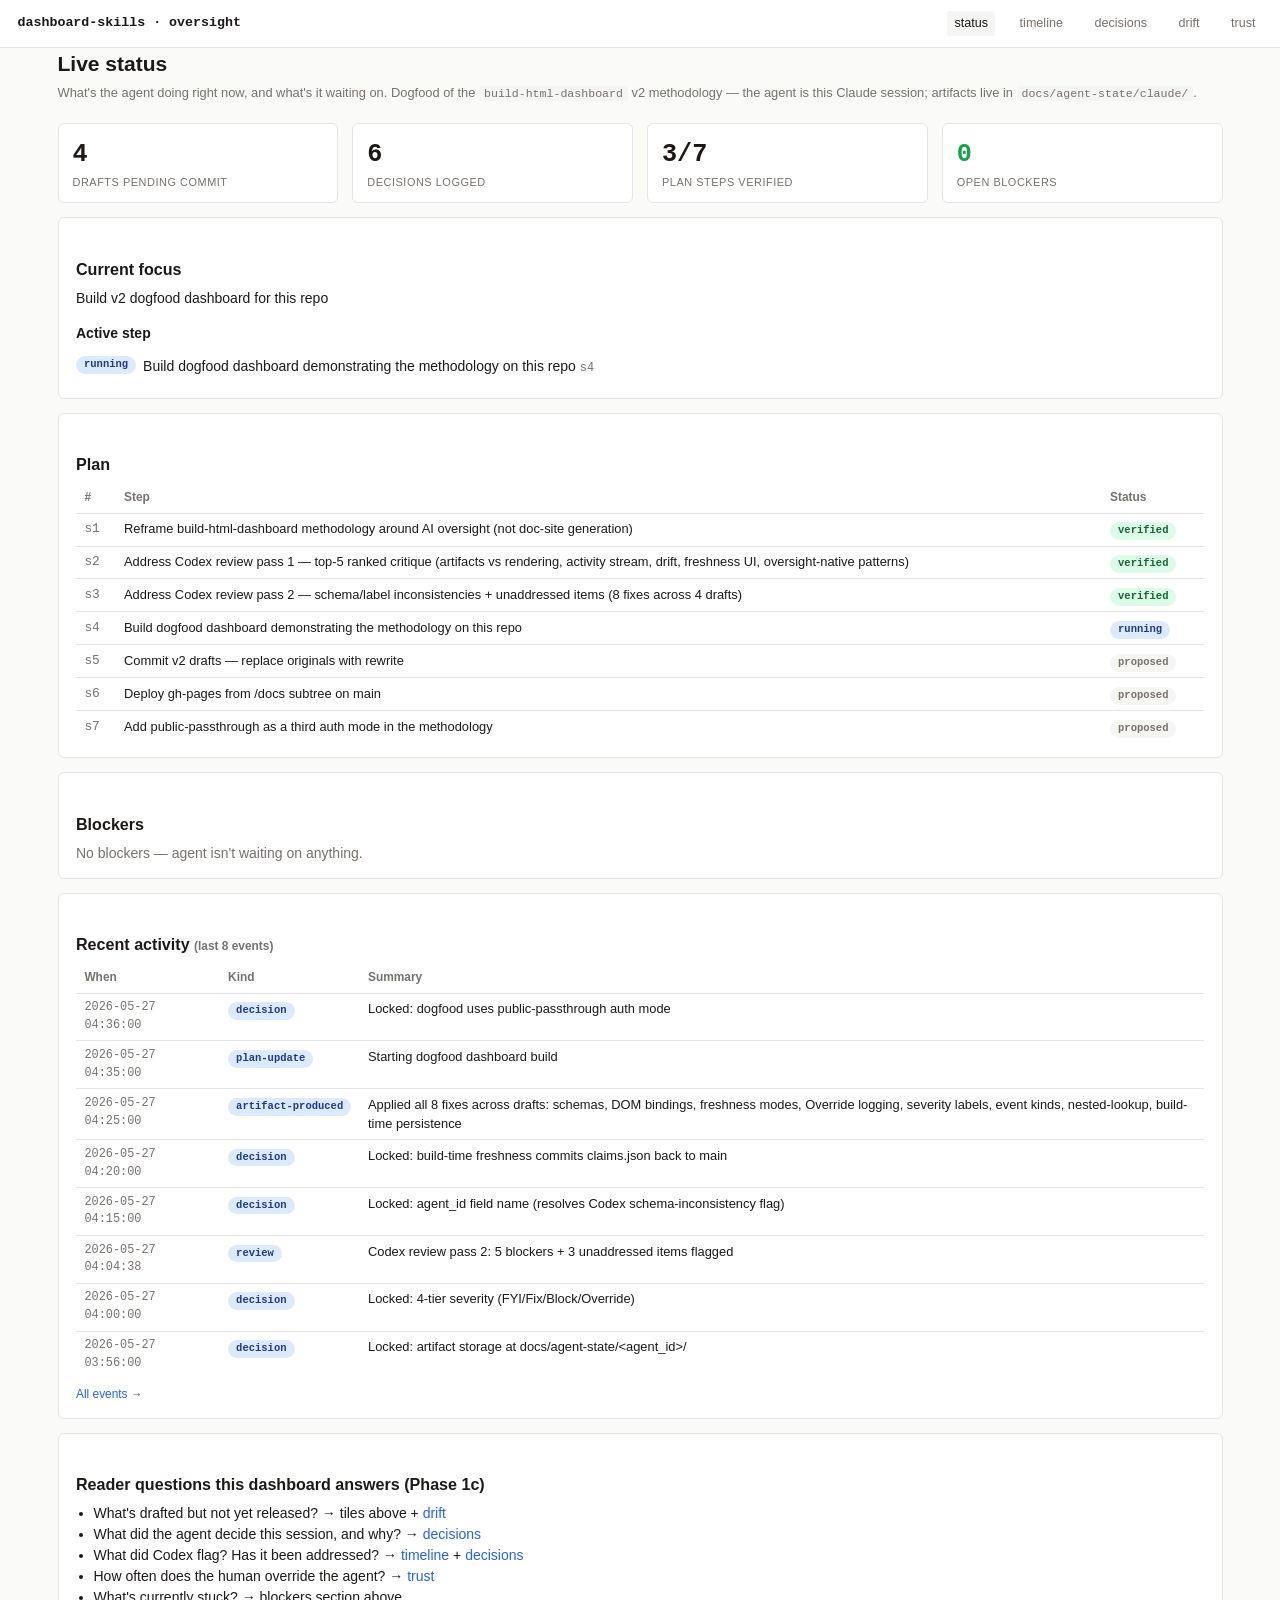
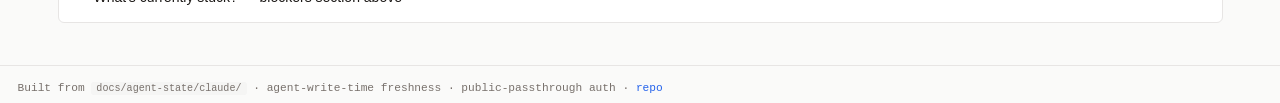
==== docs/index.html @ abbe358d "feat(docs): dogfood oversight dashboard for this repo Applies the v2 build-html-dashboard methodolog" ====
<!DOCTYPE html>
<html lang="en">
<head>
<meta charset="UTF-8">
<meta name="viewport" content="width=device-width, initial-scale=1.0">
<title>Status · dashboard-skills</title>
<link rel="stylesheet" href="assets/shared.css">
<link rel="stylesheet" href="assets/feedback.css">
</head>
<body>
<div id="nav-mount"></div>
<main class="wrap">
  <h1>Live status</h1>
  <p class="subtitle">What's the agent doing right now, and what's it waiting on. Dogfood of the <code>build-html-dashboard</code> v2 methodology — the agent is this Claude session; artifacts live in <code>docs/agent-state/claude/</code>.</p>
  <div id="page"></div>
</main>
<footer class="bottom">
  Built from <code>docs/agent-state/claude/</code> · agent-write-time freshness · public-passthrough auth ·
  <a href="https://github.com/yanghangAI/dashboard-skills">repo</a>
</footer>
<script src="assets/shared.js"></script>
<script>
mountNav("index.html");

(async () => {
  const page = document.getElementById("page");
  try {
    const [plan, blockers, claims, events] = await Promise.all([
      fetchJSON("agent-state/claude/plan.json"),
      fetchJSON("agent-state/claude/blockers.json"),
      fetchJSON("agent-state/claude/claims.json"),
      fetchJSONL("agent-state/claude/events.jsonl"),
    ]);

    const claim = id => claims.claims.find(c => c.id === id);
    const drafts = claim("drafts_pending");
    const decisions = claim("decisions_logged");
    const lastCommit = claim("last_commit");
    const releaseStatus = claim("v2_release_status");

    const running = plan.steps.filter(s => s.status === "running");
    const verified = plan.steps.filter(s => s.status === "verified").length;
    const proposed = plan.steps.filter(s => s.status === "proposed").length;

    const recent = events.slice(-8).reverse();

    page.innerHTML = `
      <div class="grid grid-3" style="margin-bottom: 1rem;">
        <div class="tile" data-artifact="docs/agent-state/claude/claims.json" data-record-id="drafts_pending" data-agent-id="claude" data-source="${escapeHTML(drafts.source)}" data-fresh-at="${escapeHTML(drafts.verified_at)}">
          <div class="n">${drafts.value}</div><div class="l">drafts pending commit</div>
        </div>
        <div class="tile" data-artifact="docs/agent-state/claude/claims.json" data-record-id="decisions_logged" data-agent-id="claude" data-source="${escapeHTML(decisions.source)}" data-fresh-at="${escapeHTML(decisions.verified_at)}">
          <div class="n">${decisions.value}</div><div class="l">decisions logged</div>
        </div>
        <div class="tile" data-artifact="docs/agent-state/claude/plan.json" data-agent-id="claude" data-source="docs/agent-state/claude/plan.json" data-fresh-at="${escapeHTML(plan.updated_at)}">
          <div class="n">${verified}/${plan.steps.length}</div><div class="l">plan steps verified</div>
        </div>
        <div class="tile" data-artifact="docs/agent-state/claude/blockers.json" data-agent-id="claude" data-source="docs/agent-state/claude/blockers.json" data-fresh-at="${escapeHTML(blockers.updated_at)}">
          <div class="n" style="color: ${blockers.blockers.length ? 'var(--bad)' : 'var(--ok)'};">${blockers.blockers.length}</div>
          <div class="l">open blockers</div>
        </div>
      </div>

      <section class="section" data-artifact="docs/agent-state/claude/plan.json" data-agent-id="claude">
        <h2>Current focus</h2>
        <p data-source="docs/agent-state/claude/plan.json" data-fresh-at="${escapeHTML(plan.updated_at)}">${escapeHTML(plan.current_focus)}</p>
        ${running.length ? `
          <h3 style="margin-top: 1rem;">Active step${running.length > 1 ? 's' : ''}</h3>
          <ul style="list-style: none; padding: 0;">
            ${running.map(s => `
              <li data-artifact="docs/agent-state/claude/plan.json" data-record-id="${escapeHTML(s.id)}" data-agent-id="claude" style="padding: 0.4rem 0; display: flex; gap: 0.5rem; align-items: flex-start;">
                <span class="badge status-${escapeHTML(s.status)}">${escapeHTML(s.status)}</span>
                <span>${escapeHTML(s.summary)} <span class="muted small mono">${escapeHTML(s.id)}</span></span>
              </li>`).join("")}
          </ul>
        ` : `<p class="muted">No active steps.</p>`}
      </section>

      <section class="section" data-artifact="docs/agent-state/claude/plan.json" data-agent-id="claude">
        <h2>Plan</h2>
        <table>
          <thead><tr><th>#</th><th>Step</th><th>Status</th></tr></thead>
          <tbody>
            ${plan.steps.map(s => `
              <tr data-artifact="docs/agent-state/claude/plan.json" data-record-id="${escapeHTML(s.id)}" data-agent-id="claude">
                <td class="muted mono">${escapeHTML(s.id)}</td>
                <td>${escapeHTML(s.summary)}</td>
                <td><span class="badge status-${escapeHTML(s.status)}">${escapeHTML(s.status)}</span></td>
              </tr>`).join("")}
          </tbody>
        </table>
      </section>

      <section class="section">
        <h2>Blockers</h2>
        ${blockers.blockers.length ? `
          <table>
            <thead><tr><th>ID</th><th>Summary</th><th>Kind</th><th>Needs</th></tr></thead>
            <tbody>
              ${blockers.blockers.map(b => `
                <tr data-artifact="docs/agent-state/claude/blockers.json" data-record-id="${escapeHTML(b.id)}" data-agent-id="claude">
                  <td class="muted mono">${escapeHTML(b.id)}</td>
                  <td>${escapeHTML(b.summary)}</td>
                  <td>${escapeHTML(b.kind)}</td>
                  <td>${escapeHTML(b.needs)}</td>
                </tr>`).join("")}
            </tbody>
          </table>
        ` : `<p class="muted">No blockers — agent isn't waiting on anything.</p>`}
      </section>

      <section class="section">
        <h2>Recent activity <span class="muted small">(last ${recent.length} events)</span></h2>
        <table>
          <thead><tr><th>When</th><th>Kind</th><th>Summary</th></tr></thead>
          <tbody>
            ${recent.map(e => `
              <tr data-artifact="docs/agent-state/claude/events.jsonl" data-record-id="${escapeHTML(e.id)}" data-agent-id="${escapeHTML(e.agent_id)}">
                <td class="muted small mono" data-source="docs/agent-state/claude/events.jsonl" data-fresh-at="${escapeHTML(e.ts)}">${escapeHTML(e.ts.replace("T", " ").replace("Z", ""))}</td>
                <td><span class="badge badge-info">${escapeHTML(e.kind)}</span></td>
                <td>${escapeHTML(e.summary)}</td>
              </tr>`).join("")}
          </tbody>
        </table>
        <p class="muted small" style="margin-top: 0.5rem;"><a href="timeline.html">All events →</a></p>
      </section>

      <section class="section">
        <h2>Reader questions this dashboard answers (Phase 1c)</h2>
        <ul style="padding-left: 1.25rem;">
          <li>What's drafted but not yet released?  → tiles above + <a href="drift.html">drift</a></li>
          <li>What did the agent decide this session, and why?  → <a href="decisions.html">decisions</a></li>
          <li>What did Codex flag? Has it been addressed?  → <a href="timeline.html">timeline</a> + <a href="decisions.html">decisions</a></li>
          <li>How often does the human override the agent?  → <a href="trust.html">trust</a></li>
          <li>What's currently stuck?  → blockers section above</li>
        </ul>
      </section>
    `;
  } catch (e) { renderError(page, e); }
})();
</script>
<script src="assets/feedback.js"></script>
</body>
</html>
---- docs/assets/shared.css ----
/* dashboard-skills dogfood dashboard — shared styles */

:root {
  --bg: #fafaf9;
  --surface: #ffffff;
  --surface-alt: #f5f5f4;
  --text: #1c1917;
  --muted: #78716c;
  --border: #e7e5e4;
  --accent: #2563eb;
  --accent-bg: #eff6ff;
  --ok: #16a34a;
  --warn: #d97706;
  --bad: #dc2626;
  --stale: #a8a29e;
  --radius: 6px;
  --mono: ui-monospace, "SF Mono", Menlo, Consolas, monospace;
  --sans: -apple-system, BlinkMacSystemFont, "Segoe UI", Roboto, sans-serif;
}

@media (prefers-color-scheme: dark) {
  :root {
    --bg: #0c0a09;
    --surface: #1c1917;
    --surface-alt: #292524;
    --text: #fafaf9;
    --muted: #a8a29e;
    --border: #292524;
    --accent: #60a5fa;
    --accent-bg: #1e3a5f;
    --stale: #57534e;
  }
}

* { box-sizing: border-box; margin: 0; padding: 0; }

html { font-size: 14px; }
body {
  font-family: var(--sans);
  background: var(--bg);
  color: var(--text);
  line-height: 1.5;
  -webkit-font-smoothing: antialiased;
}

a { color: var(--accent); text-decoration: none; }
a:hover { text-decoration: underline; }

code, pre, kbd, .mono { font-family: var(--mono); }
code {
  background: var(--surface-alt);
  padding: 1px 5px;
  border-radius: 3px;
  font-size: 0.9em;
}

/* Layout */
.wrap { max-width: 1200px; margin: 0 auto; padding: 0 1.25rem; }
nav.top {
  background: var(--surface);
  border-bottom: 1px solid var(--border);
  padding: 0.75rem 1.25rem;
  display: flex;
  gap: 1.25rem;
  align-items: center;
  flex-wrap: wrap;
}
nav.top .brand {
  font-weight: 600;
  margin-right: auto;
  font-family: var(--mono);
  font-size: 0.95rem;
}
nav.top a {
  color: var(--muted);
  padding: 0.25rem 0.5rem;
  border-radius: 3px;
  font-size: 0.9rem;
}
nav.top a.active, nav.top a:hover {
  color: var(--text);
  background: var(--surface-alt);
  text-decoration: none;
}

main { padding: 1.5rem 0; }

h1 { font-size: 1.5rem; margin-bottom: 0.25rem; }
h2 { font-size: 1.15rem; margin: 1.75rem 0 0.5rem; }
h3 { font-size: 1rem; margin: 1rem 0 0.5rem; }

.subtitle { color: var(--muted); margin-bottom: 1.5rem; font-size: 0.92rem; }

/* Cards & sections */
.section {
  background: var(--surface);
  border: 1px solid var(--border);
  border-radius: var(--radius);
  padding: 1rem 1.25rem;
  margin-bottom: 1rem;
}
.grid { display: grid; gap: 1rem; }
.grid-2 { grid-template-columns: repeat(auto-fit, minmax(360px, 1fr)); }
.grid-3 { grid-template-columns: repeat(auto-fit, minmax(280px, 1fr)); }

/* Tables */
table { width: 100%; border-collapse: collapse; font-size: 0.92rem; }
th, td {
  text-align: left;
  padding: 0.4rem 0.6rem;
  border-bottom: 1px solid var(--border);
  vertical-align: top;
}
th { font-weight: 600; color: var(--muted); font-size: 0.85rem; }
tr:last-child td { border-bottom: none; }

/* Status / severity badges */
.badge {
  display: inline-block;
  font-size: 0.75rem;
  padding: 1px 8px;
  border-radius: 10px;
  font-weight: 600;
  font-family: var(--mono);
  white-space: nowrap;
}
.badge-ok      { background: #dcfce7; color: #166534; }
.badge-warn    { background: #fef3c7; color: #92400e; }
.badge-bad     { background: #fee2e2; color: #991b1b; }
.badge-info    { background: #dbeafe; color: #1e3a8a; }
.badge-muted   { background: var(--surface-alt); color: var(--muted); }
@media (prefers-color-scheme: dark) {
  .badge-ok    { background: #052e16; color: #86efac; }
  .badge-warn  { background: #451a03; color: #fcd34d; }
  .badge-bad   { background: #450a0a; color: #fca5a5; }
  .badge-info  { background: #172554; color: #93c5fd; }
}

/* Status pills for plan steps */
.status-proposed   { background: var(--surface-alt); color: var(--muted); }
.status-running    { background: #dbeafe; color: #1e3a8a; }
.status-verified   { background: #dcfce7; color: #166534; }
.status-blocked    { background: #fee2e2; color: #991b1b; }
.status-superseded { background: var(--surface-alt); color: var(--muted); text-decoration: line-through; }
.status-reverted   { background: #fef3c7; color: #92400e; }
@media (prefers-color-scheme: dark) {
  .status-running    { background: #172554; color: #93c5fd; }
  .status-verified   { background: #052e16; color: #86efac; }
  .status-blocked    { background: #450a0a; color: #fca5a5; }
  .status-reverted   { background: #451a03; color: #fcd34d; }
}

/* Freshness indicators */
.fresh {
  font-size: 0.72rem;
  font-family: var(--mono);
  color: var(--ok);
  margin-left: 0.5rem;
  white-space: nowrap;
}
.fresh.fresh-stale { color: var(--muted); }
.fresh.fresh-old   { color: var(--bad); }

/* Provenance line */
.prov {
  font-size: 0.72rem;
  font-family: var(--mono);
  color: var(--muted);
  margin-top: 0.15rem;
}

/* Severity tier markers (for issue / decision rendering) */
.sev-fyi      { background: var(--surface-alt); color: var(--muted); }
.sev-fix      { background: #dbeafe; color: #1e3a8a; }
.sev-block    { background: #fee2e2; color: #991b1b; }
.sev-override { background: #fef3c7; color: #92400e; }
@media (prefers-color-scheme: dark) {
  .sev-fix      { background: #172554; color: #93c5fd; }
  .sev-block    { background: #450a0a; color: #fca5a5; }
  .sev-override { background: #451a03; color: #fcd34d; }
}

.kv { display: grid; grid-template-columns: 8.5rem 1fr; gap: 0.35rem 0.75rem; font-size: 0.9rem; }
.kv dt { color: var(--muted); font-family: var(--mono); font-size: 0.85rem; }
.kv dd { word-break: break-word; }

.muted { color: var(--muted); }
.small { font-size: 0.85rem; }
.right { text-align: right; }

details { margin: 0.5rem 0; }
details summary { cursor: pointer; color: var(--accent); font-size: 0.9rem; }
details[open] summary { margin-bottom: 0.5rem; }

.evidence-list { font-family: var(--mono); font-size: 0.82rem; color: var(--muted); }
.evidence-list code { font-size: 0.82rem; }

/* Number tiles */
.tile {
  background: var(--surface);
  border: 1px solid var(--border);
  border-radius: var(--radius);
  padding: 0.85rem 1rem;
}
.tile .n { font-size: 1.8rem; font-weight: 700; font-family: var(--mono); }
.tile .l { font-size: 0.78rem; color: var(--muted); text-transform: uppercase; letter-spacing: 0.05em; }

footer.bottom {
  border-top: 1px solid var(--border);
  margin-top: 3rem;
  padding: 1rem 1.25rem;
  font-size: 0.8rem;
  color: var(--muted);
  font-family: var(--mono);
}

/* Print */
@media print {
  nav.top, footer.bottom, #fb-bubble, #fb-modal { display: none !important; }
  .section { border: 1px solid #ccc; break-inside: avoid; }
  details { display: block; }
  details > * { display: block !important; }
}
---- docs/assets/feedback.css ----
/* Inline comment overlay — public-passthrough mode (no client auth) */

/* Floating bubble that appears next to a text selection */
#fb-bubble {
  position: absolute;
  z-index: 9999;
  background: var(--accent);
  color: white;
  border: none;
  border-radius: 999px;
  padding: 4px 10px;
  font-size: 0.85rem;
  cursor: pointer;
  display: none;
  box-shadow: 0 2px 8px rgba(0,0,0,0.25);
  font-family: var(--sans);
}
#fb-bubble:hover { filter: brightness(1.1); }
#fb-bubble::before { content: "💬 "; }

/* Modal */
#fb-modal {
  position: fixed;
  inset: 0;
  background: rgba(0,0,0,0.45);
  z-index: 10000;
  display: none;
  align-items: flex-start;
  justify-content: center;
  padding: 4vh 1rem;
  overflow-y: auto;
}
#fb-modal.open { display: flex; }
#fb-modal .panel {
  background: var(--surface);
  color: var(--text);
  border-radius: 8px;
  width: 100%;
  max-width: 560px;
  padding: 1.25rem 1.25rem 1rem;
  border: 1px solid var(--border);
}
#fb-modal h3 {
  margin: 0 0 0.5rem;
  font-size: 1rem;
}
#fb-modal .muted { color: var(--muted); font-size: 0.85rem; }
#fb-modal blockquote {
  background: var(--surface-alt);
  border-left: 3px solid var(--accent);
  padding: 0.4rem 0.7rem;
  margin: 0.5rem 0 0.75rem;
  font-size: 0.88rem;
  white-space: pre-wrap;
  max-height: 8em;
  overflow-y: auto;
}
#fb-modal label {
  display: block;
  font-size: 0.85rem;
  color: var(--muted);
  margin: 0.5rem 0 0.25rem;
  font-family: var(--mono);
}
#fb-modal textarea {
  width: 100%;
  min-height: 5em;
  padding: 0.4rem 0.5rem;
  background: var(--bg);
  color: var(--text);
  border: 1px solid var(--border);
  border-radius: 4px;
  font-family: var(--sans);
  font-size: 0.9rem;
  resize: vertical;
}
#fb-modal .sev {
  display: grid;
  grid-template-columns: 1fr 1fr;
  gap: 0.4rem;
  margin: 0.25rem 0 0.5rem;
}
#fb-modal .sev label {
  margin: 0;
  border: 1px solid var(--border);
  border-radius: 4px;
  padding: 0.5rem 0.7rem;
  font-family: var(--sans);
  font-size: 0.85rem;
  color: var(--text);
  cursor: pointer;
  display: flex;
  align-items: flex-start;
  gap: 0.5rem;
  transition: background 100ms ease, border-color 100ms ease;
}
#fb-modal .sev label:hover { background: var(--surface-alt); }
#fb-modal .sev label.checked {
  border-color: var(--accent);
  background: var(--accent-bg);
}
#fb-modal .sev input[type="radio"] { margin-top: 2px; }
#fb-modal .sev .desc {
  display: block;
  color: var(--muted);
  font-size: 0.78rem;
  margin-top: 0.15rem;
}
#fb-modal .target {
  font-family: var(--mono);
  font-size: 0.78rem;
  color: var(--muted);
  margin: 0.25rem 0 0.5rem;
  word-break: break-all;
}
#fb-modal .actions {
  display: flex;
  gap: 0.5rem;
  justify-content: flex-end;
  margin-top: 0.75rem;
}
#fb-modal button {
  font-family: var(--sans);
  font-size: 0.88rem;
  padding: 0.45rem 0.95rem;
  border-radius: 4px;
  cursor: pointer;
  border: 1px solid var(--border);
  background: var(--surface-alt);
  color: var(--text);
}
#fb-modal button.primary {
  background: var(--accent);
  color: white;
  border-color: var(--accent);
}
#fb-modal button.primary:hover { filter: brightness(1.1); }
#fb-modal button:hover { background: var(--border); }
#fb-modal button.primary:hover { background: var(--accent); }

/* Existing-comment inline highlights */
.fb-anchor {
  background: rgba(245, 158, 11, 0.18);
  border-bottom: 1px solid rgba(245, 158, 11, 0.7);
  cursor: pointer;
}
.fb-anchor:hover { background: rgba(245, 158, 11, 0.32); }
.fb-anchor[data-sev="block"]    { background: rgba(220, 38, 38, 0.18);  border-bottom-color: rgba(220, 38, 38, 0.7); }
.fb-anchor[data-sev="override"] { background: rgba(217, 119, 6, 0.18);  border-bottom-color: rgba(217, 119, 6, 0.7); }
.fb-anchor[data-sev="fyi"]      { background: rgba(120, 113, 108, 0.18); border-bottom-color: rgba(120, 113, 108, 0.7); }

/* Comment count badge in nav */
#fb-count {
  background: var(--accent);
  color: white;
  font-family: var(--mono);
  font-size: 0.72rem;
  padding: 1px 7px;
  border-radius: 999px;
  margin-left: 0.25rem;
}
#fb-count:empty { display: none; }

/* Sign-in section deliberately absent — public-passthrough mode */
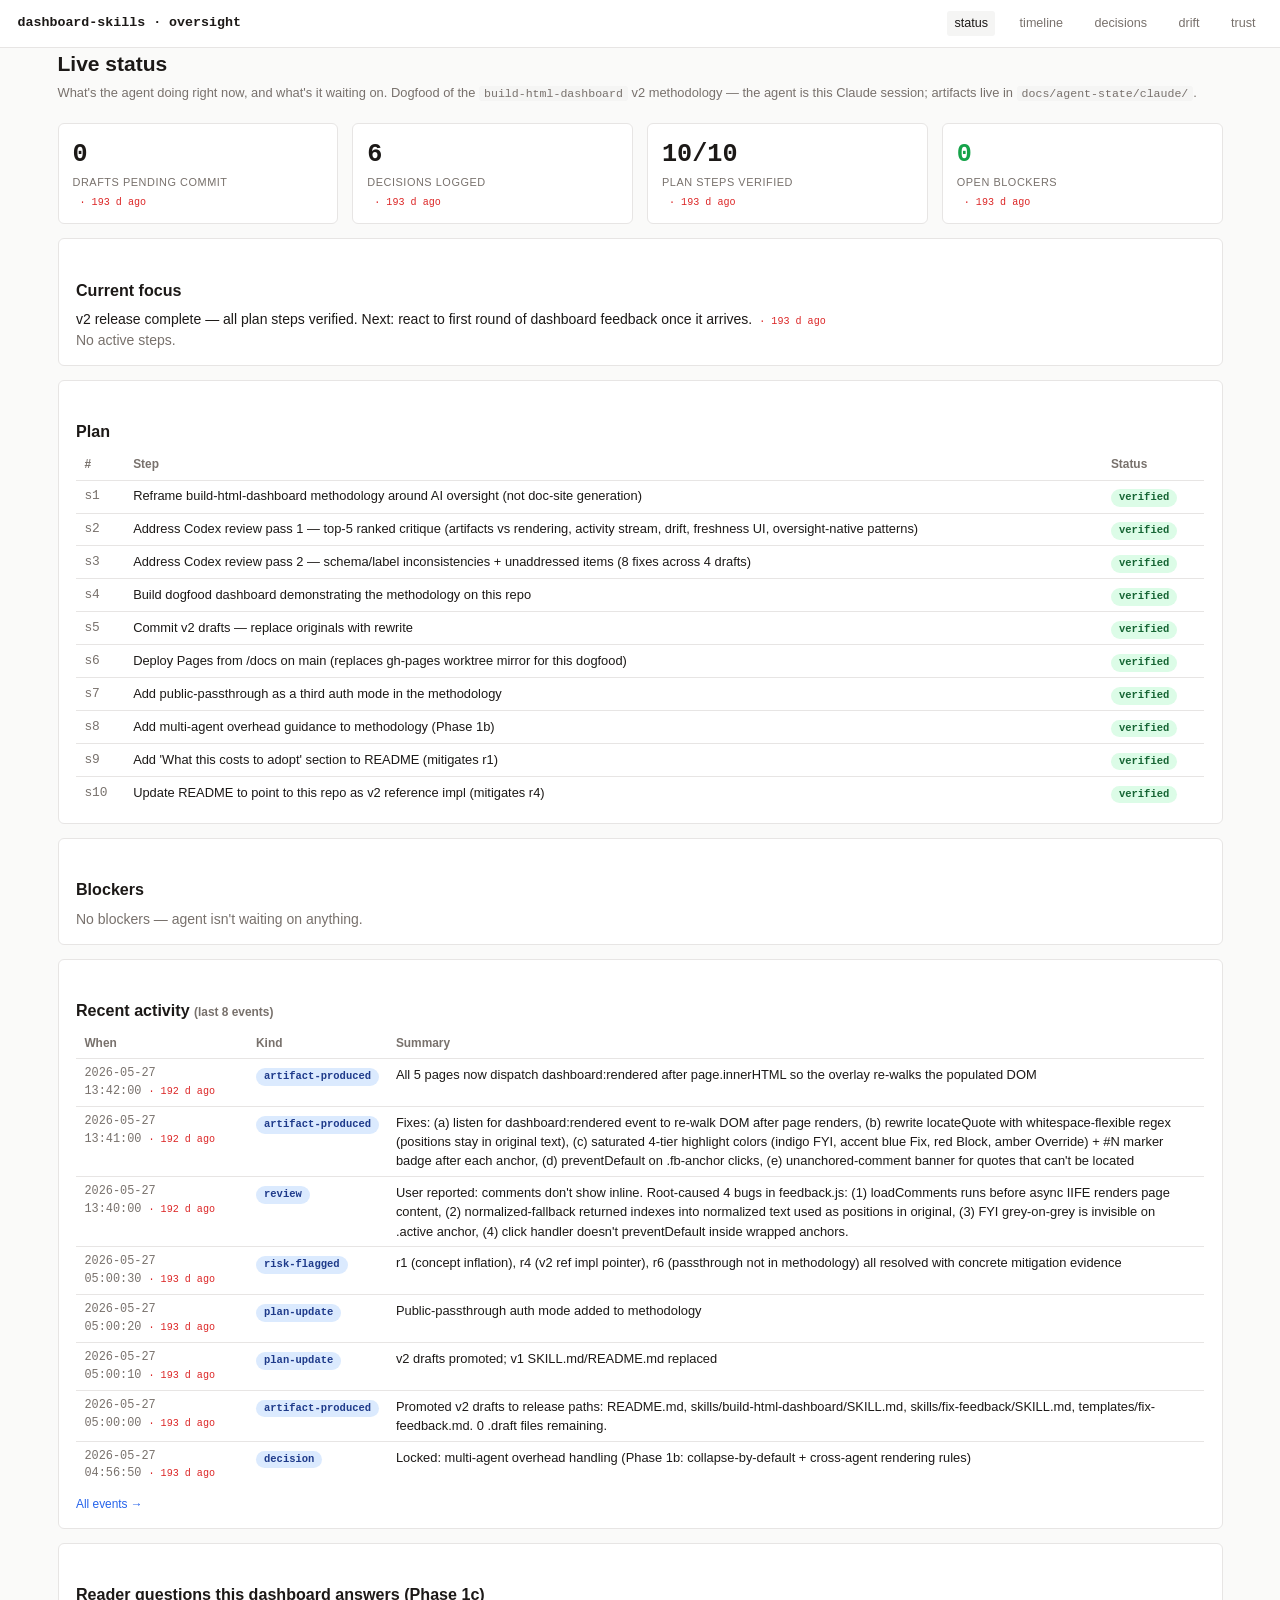
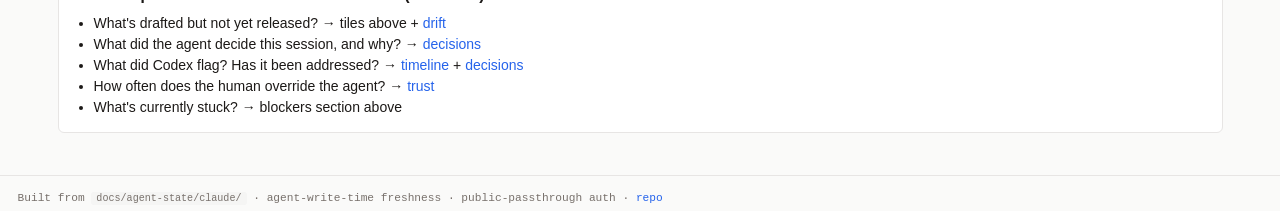
==== commit 92a8fbce: "fix(feedback): comments now actually render inline (closes #2) User reported issue #2 wasn't showing" ====
--- a/docs/index.html
+++ b/docs/index.html
@@ -125,7 +125,7 @@
         <p class="muted small" style="margin-top: 0.5rem;"><a href="timeline.html">All events →</a></p>
       </section>
 
-      <section class="section">
+      <section class="section" id="reader-questions">
         <h2>Reader questions this dashboard answers (Phase 1c)</h2>
         <ul style="padding-left: 1.25rem;">
           <li>What's drafted but not yet released?  → tiles above + <a href="drift.html">drift</a></li>
@@ -136,6 +136,7 @@
         </ul>
       </section>
     `;
+    document.dispatchEvent(new Event("dashboard:rendered"));
   } catch (e) { renderError(page, e); }
 })();
 </script>
--- a/docs/assets/feedback.css
+++ b/docs/assets/feedback.css
@@ -138,16 +138,69 @@
 #fb-modal button:hover { background: var(--border); }
 #fb-modal button.primary:hover { background: var(--accent); }
 
-/* Existing-comment inline highlights */
+/* Existing-comment inline highlights — saturated so they stand out on any background */
 .fb-anchor {
-  background: rgba(245, 158, 11, 0.18);
-  border-bottom: 1px solid rgba(245, 158, 11, 0.7);
-  cursor: pointer;
-}
-.fb-anchor:hover { background: rgba(245, 158, 11, 0.32); }
-.fb-anchor[data-sev="block"]    { background: rgba(220, 38, 38, 0.18);  border-bottom-color: rgba(220, 38, 38, 0.7); }
-.fb-anchor[data-sev="override"] { background: rgba(217, 119, 6, 0.18);  border-bottom-color: rgba(217, 119, 6, 0.7); }
-.fb-anchor[data-sev="fyi"]      { background: rgba(120, 113, 108, 0.18); border-bottom-color: rgba(120, 113, 108, 0.7); }
+  background: rgba(37, 99, 235, 0.22);        /* default: accent blue */
+  border-bottom: 2px solid rgba(37, 99, 235, 0.85);
+  border-radius: 2px;
+  padding: 0 1px;
+  cursor: pointer;
+  transition: background 100ms ease;
+}
+.fb-anchor:hover { background: rgba(37, 99, 235, 0.40); }
+
+.fb-anchor[data-sev="fix"]      { background: rgba(37, 99, 235, 0.22);  border-bottom-color: rgba(37, 99, 235, 0.85); }
+.fb-anchor[data-sev="fix"]:hover{ background: rgba(37, 99, 235, 0.40); }
+
+.fb-anchor[data-sev="block"]    { background: rgba(220, 38, 38, 0.24);  border-bottom-color: rgba(220, 38, 38, 0.9); }
+.fb-anchor[data-sev="block"]:hover { background: rgba(220, 38, 38, 0.42); }
+
+.fb-anchor[data-sev="override"] { background: rgba(217, 119, 6, 0.26);  border-bottom-color: rgba(217, 119, 6, 0.9); }
+.fb-anchor[data-sev="override"]:hover { background: rgba(217, 119, 6, 0.44); }
+
+.fb-anchor[data-sev="fyi"]      { background: rgba(99, 102, 241, 0.22); border-bottom-color: rgba(99, 102, 241, 0.85); }
+.fb-anchor[data-sev="fyi"]:hover{ background: rgba(99, 102, 241, 0.40); }
+
+/* Inline marker shown next to each anchored comment — unmissable */
+.fb-marker {
+  display: inline-block;
+  font-family: var(--mono);
+  font-size: 0.68rem;
+  font-weight: 700;
+  padding: 0 5px;
+  margin-left: 3px;
+  border-radius: 999px;
+  text-decoration: none !important;
+  vertical-align: super;
+  line-height: 1.4;
+  color: white !important;
+  background: rgba(37, 99, 235, 0.95);
+  cursor: pointer;
+}
+.fb-marker:hover { filter: brightness(1.15); }
+.fb-marker[data-sev="block"]    { background: rgba(220, 38, 38, 0.95); }
+.fb-marker[data-sev="override"] { background: rgba(217, 119, 6, 0.95); }
+.fb-marker[data-sev="fyi"]      { background: rgba(99, 102, 241, 0.95); }
+
+/* Banner for comments on this page that couldn't be anchored to specific text */
+.fb-unanchored {
+  position: fixed;
+  bottom: 1rem;
+  right: 1rem;
+  z-index: 9998;
+  max-width: 360px;
+  background: var(--surface);
+  border: 1px solid var(--accent);
+  border-radius: var(--radius);
+  padding: 0.6rem 0.85rem;
+  font-size: 0.82rem;
+  color: var(--text);
+  box-shadow: 0 4px 12px rgba(0, 0, 0, 0.15);
+}
+.fb-unanchored a {
+  font-family: var(--mono);
+  margin-left: 0.15rem;
+}
 
 /* Comment count badge in nav */
 #fb-count {
@@ -155,9 +208,11 @@
   color: white;
   font-family: var(--mono);
   font-size: 0.72rem;
+  font-weight: 700;
   padding: 1px 7px;
   border-radius: 999px;
   margin-left: 0.25rem;
+  cursor: help;
 }
 #fb-count:empty { display: none; }
 
